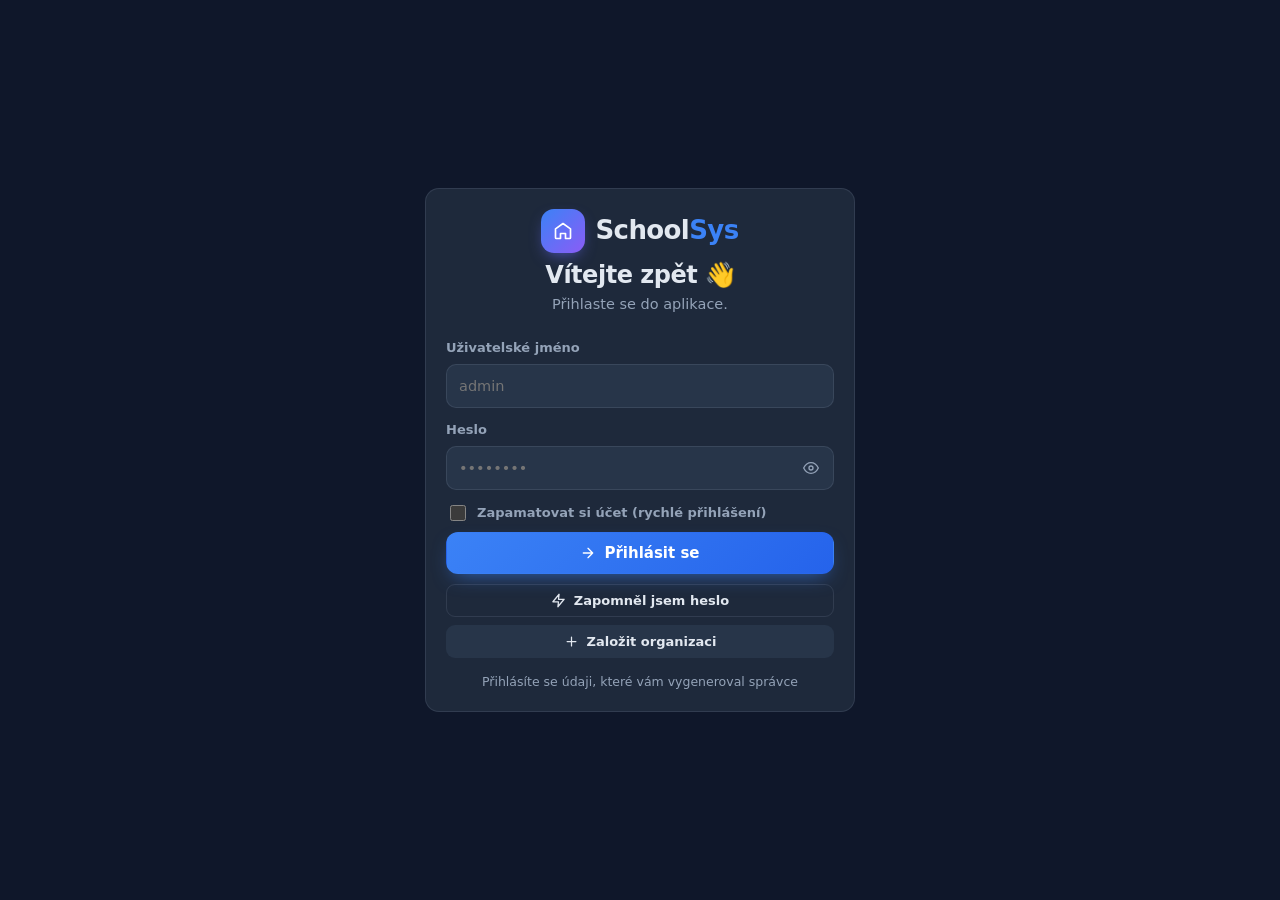
==== app.html @ 235bdb39 "Potvrzení účasti na akci rodičem – tlačítko „Potvrzuji, že o akci vím" v Plánu akcí rodiče (poté chi" ====
<!DOCTYPE html>
<html lang="cs" data-theme="dark">
<head>
<meta charset="UTF-8">
<meta name="viewport" content="width=device-width, initial-scale=1.0">
<title>SchoolSys – aplikace</title>
<link rel="stylesheet" href="assets/style.css?v=63">
<link rel="icon" href="data:image/svg+xml,<svg xmlns='http://www.w3.org/2000/svg' viewBox='0 0 100 100'><rect width='100' height='100' rx='26' fill='%233B82F6'/><text x='50' y='68' font-size='52' text-anchor='middle' fill='white' font-family='Arial' font-weight='bold'>S</text></svg>">
</head>
<body>
<div id="app"></div>
<div id="modal-root"></div>
<script>window.SS_COMMIT_COUNT=44;</script>
<script src="assets/js/supabase-config.js?v=63"></script>
<script src="assets/js/data.js?v=63"></script>
<script src="assets/js/core.js?v=63"></script>
<script src="assets/js/views-family.js?v=63"></script>
<script src="assets/js/views-teacher.js?v=63"></script>
<script src="assets/js/views-admin.js?v=63"></script>
<script src="assets/js/cloud.js?v=63"></script>
</body>
</html>
---- assets/style.css ----
/* ============================================================
   SchoolSys — design system
   Dark: bg #0F172A · cards #1E293B · accent #3B82F6
   Light: bg #F1F5F9 · cards #FFFFFF · border #E2E8F0
   ============================================================ */

:root {
  --accent: #3B82F6;
  --accent-2: #8B5CF6;
  --ok: #10B981;
  --bad: #EF4444;
  --warn: #F59E0B;
  --info: #06B6D4;
  --r-sm: 10px;
  --r-md: 14px;
  --r-lg: 20px;
  --r-xl: 28px;
  --shadow: 0 10px 30px -12px rgba(2, 6, 23, 0.45);
  --shadow-sm: 0 2px 10px -4px rgba(2, 6, 23, 0.25);
  --font: "Inter", "Segoe UI", system-ui, -apple-system, Roboto, "Helvetica Neue", Arial, sans-serif;
}

html[data-theme="dark"] {
  --bg: #0F172A;
  --bg-soft: #0B1120;
  --surface: #1E293B;
  --surface-2: #273549;
  --surface-3: #31415a;
  --border: rgba(148, 163, 184, 0.16);
  --text: #E2E8F0;
  --muted: #94A3B8;
  --row-hover: rgba(148, 163, 184, 0.07);
  color-scheme: dark;
}

html[data-theme="light"] {
  --bg: #F1F5F9;
  --bg-soft: #E2E8F0;
  --surface: #FFFFFF;
  --surface-2: #F8FAFC;
  --surface-3: #EEF2F7;
  --border: #E2E8F0;
  --text: #0F172A;
  --muted: #64748B;
  --row-hover: rgba(15, 23, 42, 0.04);
  color-scheme: light;
}

* { box-sizing: border-box; }
html, body { margin: 0; padding: 0; }
body {
  font-family: var(--font);
  background: var(--bg);
  color: var(--text);
  line-height: 1.55;
  -webkit-font-smoothing: antialiased;
  transition: background 0.25s ease, color 0.25s ease;
}
img { max-width: 100%; }
a { color: var(--accent); text-decoration: none; }
button { font-family: inherit; }
h1, h2, h3, h4 { line-height: 1.2; margin: 0; font-weight: 800; letter-spacing: -0.02em; }
p { margin: 0; }
::selection { background: rgba(59, 130, 246, 0.35); }

/* ---------- shared buttons ---------- */
.btn {
  display: inline-flex; align-items: center; justify-content: center; gap: 8px;
  border: 1px solid transparent; cursor: pointer; white-space: nowrap;
  font-weight: 700; font-size: 15px; line-height: 1;
  padding: 12px 20px; border-radius: 12px;
  transition: transform 0.12s ease, background 0.15s ease, box-shadow 0.15s ease, border-color 0.15s ease, color 0.15s ease;
  user-select: none;
}
.btn:active { transform: translateY(1px) scale(0.99); }
.btn-primary { background: linear-gradient(135deg, var(--accent), #2563EB); color: #fff; box-shadow: 0 8px 20px -8px rgba(59,130,246,0.7); }
.btn-primary:hover { filter: brightness(1.08); }
.btn-ghost { background: transparent; color: var(--text); border-color: var(--border); }
.btn-ghost:hover { background: var(--surface-2); }
.btn-soft { background: var(--surface-2); color: var(--text); }
.btn-soft:hover { background: var(--surface-3); }
.btn-ok { background: var(--ok); color: #fff; }
.btn-ok:hover { filter: brightness(1.05); }
.btn-bad { background: var(--bad); color: #fff; }
.btn-bad:hover { filter: brightness(1.08); }
.btn-sm { padding: 8px 12px; font-size: 13px; border-radius: 9px; }
.btn-lg { padding: 15px 26px; font-size: 16px; border-radius: 14px; }
.btn[disabled] { opacity: 0.45; pointer-events: none; }
.icon-btn {
  display: inline-flex; align-items: center; justify-content: center;
  width: 38px; height: 38px; border-radius: 10px; cursor: pointer;
  background: var(--surface-2); color: var(--text); border: 1px solid var(--border);
  transition: background 0.15s ease;
}
.icon-btn:hover { background: var(--surface-3); }
.icon-btn.sm { width: 30px; height: 30px; border-radius: 8px; }

/* ---------- chips / badges ---------- */
.chip {
  display: inline-flex; align-items: center; gap: 6px;
  padding: 5px 11px; border-radius: 999px; font-size: 12.5px; font-weight: 700;
  background: var(--surface-2); color: var(--muted); border: 1px solid var(--border);
}
.chip-ok { background: rgba(16,185,129,0.14); color: var(--ok); border-color: transparent; }
.chip-bad { background: rgba(239,68,68,0.14); color: var(--bad); border-color: transparent; }
.chip-warn { background: rgba(245,158,11,0.14); color: var(--warn); border-color: transparent; }
.chip-info { background: rgba(6,182,212,0.14); color: var(--info); border-color: transparent; }
.chip-accent { background: rgba(59,130,246,0.14); color: var(--accent); border-color: transparent; }
/* barevná čipka učebny v rozvrhu (zkratka typu „A607“) */
.room-chip {
  display: inline-flex; align-items: center; justify-content: center;
  border-radius: 7px; color: #fff; font-weight: 800; letter-spacing: 0.3px;
  vertical-align: middle; line-height: 1; white-space: nowrap; flex: 0 0 auto;
}
.badge-dot { position: relative; }
.badge-dot::after {
  content: attr(data-n); position: absolute; top: -4px; right: -6px;
  background: var(--bad); color: #fff; font-size: 10.5px; font-weight: 800;
  border-radius: 999px; padding: 1px 5px; min-width: 15px; text-align: center;
}

/* ---------- landing ---------- */
.landing { min-height: 100vh; }
.landing .bgfx {
  position: fixed; inset: 0; z-index: -2;
  background:
    radial-gradient(900px 500px at 85% -10%, rgba(59,130,246,0.16), transparent 60%),
    radial-gradient(700px 400px at -10% 30%, rgba(139,92,246,0.12), transparent 60%),
    var(--bg);
}
.landing .gridfx {
  position: fixed; inset: 0; z-index: -1; opacity: 0.5; pointer-events: none;
  background-image: linear-gradient(var(--border) 1px, transparent 1px), linear-gradient(90deg, var(--border) 1px, transparent 1px);
  background-size: 48px 48px;
  mask-image: radial-gradient(ellipse 90% 70% at 50% 0%, black 30%, transparent 75%);
  -webkit-mask-image: radial-gradient(ellipse 90% 70% at 50% 0%, black 30%, transparent 75%);
}
.lnav {
  position: sticky; top: 0; z-index: 50; backdrop-filter: blur(14px);
  background: color-mix(in srgb, var(--bg) 78%, transparent);
  border-bottom: 1px solid var(--border);
}
.lnav-in { max-width: 1120px; margin: 0 auto; padding: 14px 24px; display: flex; align-items: center; gap: 18px; }
.brand { display: flex; align-items: center; gap: 10px; font-weight: 900; font-size: 20px; letter-spacing: -0.03em; color: var(--text); }
.brand .logo {
  width: 36px; height: 36px; border-radius: 11px; display: grid; place-items: center; color: #fff;
  background: linear-gradient(135deg, #3B82F6, #8B5CF6);
  box-shadow: 0 6px 16px -6px rgba(99, 102, 241, 0.8);
}
.brand small { color: var(--accent); font-size: inherit; }   /* stejné písmo jako School – žádné zmenšování */
.brand .brand-name { display: inline-flex; align-items: baseline; }
.lnav-links { display: flex; gap: 4px; margin-left: 8px; }
.lnav-links a { color: var(--muted); font-weight: 600; font-size: 14.5px; padding: 8px 12px; border-radius: 9px; }
.lnav-links a:hover { color: var(--text); background: var(--surface-2); }
.lnav-cta { margin-left: auto; display: flex; gap: 10px; align-items: center; }

.hero { max-width: 1120px; margin: 0 auto; padding: 84px 24px 40px; display: grid; grid-template-columns: 1.05fr 0.95fr; gap: 56px; align-items: center; }
.kicker {
  display: inline-flex; align-items: center; gap: 8px; padding: 7px 14px; border-radius: 999px;
  background: rgba(59,130,246,0.12); color: var(--accent); font-weight: 800; font-size: 13px;
  border: 1px solid rgba(59,130,246,0.3); margin-bottom: 20px; letter-spacing: 0.02em;
}
.hero h1 { font-size: clamp(38px, 5.2vw, 62px); font-weight: 900; letter-spacing: -0.035em; }
.hero h1 .grad { background: linear-gradient(90deg, #60A5FA, #A78BFA 60%, #F472B6); -webkit-background-clip: text; background-clip: text; color: transparent; }
.hero-sub { font-size: 18px; color: var(--muted); margin-top: 18px; max-width: 520px; }
.hero-cta { display: flex; gap: 12px; margin-top: 30px; flex-wrap: wrap; align-items: center; }
.hero-note { margin-top: 16px; font-size: 13px; color: var(--muted); display: flex; gap: 8px; align-items: center; }

/* phone mock */
.mock-wrap { position: relative; }
.mock {
  width: 290px; margin: 0 auto; border-radius: 42px; padding: 12px; position: relative;
  background: linear-gradient(160deg, #1E293B, #0F172A 70%);
  border: 1px solid rgba(148,163,184,0.25); box-shadow: var(--shadow);
  animation: floaty 6s ease-in-out infinite;
}
@keyframes floaty { 0%,100% { transform: translateY(0) rotate(-0.4deg); } 50% { transform: translateY(-12px) rotate(0.6deg); } }
.mock-screen { border-radius: 32px; background: #0F172A; padding: 18px 16px; color: #E2E8F0; overflow: hidden; }
.mock-top { display: flex; justify-content: space-between; align-items: center; margin-bottom: 16px; }
.mock-top .dot { width: 10px; height: 10px; border-radius: 3px; background: #10B981; }
.mock-head { font-size: 13px; color: #94A3B8; font-weight: 700; }
.mock-avg { display: flex; align-items: baseline; gap: 6px; }
.mock-avg b { font-size: 40px; font-weight: 900; letter-spacing: -0.04em; }
.mock-avg span { color: #10B981; font-weight: 800; font-size: 15px; }
.mock-row { display: flex; justify-content: space-between; align-items: center; padding: 12px; border-radius: 14px; background: #1E293B; margin-top: 10px; font-size: 13.5px; }
.mock-row .subj { width: 34px; height: 34px; border-radius: 10px; display: grid; place-items: center; font-weight: 900; font-size: 13px; }
.mock-row .g { font-weight: 900; font-size: 17px; }
.g-1 { color: #34D399; } .g-2 { color: #A3E635; } .g-3 { color: #FBBF24; } .g-4 { color: #F87171; } .g-5 { color: #EF4444; }
.mock-chip { position: absolute; background: #1E293B; border: 1px solid rgba(148,163,184,0.3); padding: 9px 14px; border-radius: 14px; font-size: 12.5px; font-weight: 700; color: #E2E8F0; box-shadow: var(--shadow-sm); animation: floaty 5s ease-in-out infinite; }
.mock-chip.c1 { top: 26px; left: -46px; } .mock-chip.c1 b { color: #10B981; }
.mock-chip.c2 { bottom: 60px; right: -52px; animation-delay: 1.4s; } .mock-chip.c2 b { color: #F59E0B; }
.mock-chip.c3 { bottom: -18px; left: 10%; animation-delay: 2.6s; } .mock-chip.c3 b { color: #3B82F6; }

/* sections */
.sec { max-width: 1120px; margin: 0 auto; padding: 90px 24px; }
.sec-head { text-align: center; max-width: 640px; margin: 0 auto 52px; }
.sec-head .sub { color: var(--muted); margin-top: 14px; font-size: 17px; }
.sec-head h2 { font-size: clamp(28px, 3.6vw, 42px); letter-spacing: -0.03em; }
.sec-head .kicker { margin-bottom: 14px; }
.student-head .kicker { background: rgba(139,92,246,0.12); color: #A78BFA; border-color: rgba(139,92,246,0.3); }
.parent-head .kicker { background: rgba(16,185,129,0.12); color: #34D399; border-color: rgba(16,185,129,0.3); }

.feat-grid { display: grid; grid-template-columns: repeat(auto-fit, minmax(300px, 1fr)); gap: 18px; }
.feat-card {
  background: var(--surface); border: 1px solid var(--border); border-radius: var(--r-lg);
  padding: 26px; transition: transform 0.18s ease, border-color 0.18s ease, box-shadow 0.18s ease;
}
.feat-card:hover { transform: translateY(-4px); border-color: rgba(59,130,246,0.4); box-shadow: var(--shadow); }
.feat-ic {
  width: 46px; height: 46px; border-radius: 13px; display: grid; place-items: center; margin-bottom: 16px;
}
.feat-card h3 { font-size: 18px; margin-bottom: 8px; }
.feat-card p { color: var(--muted); font-size: 15px; }
.tone-student .feat-ic { background: rgba(139,92,246,0.16); color: #A78BFA; }
.tone-parent .feat-ic { background: rgba(16,185,129,0.16); color: #34D399; }
.feat-tag { display: inline-block; margin-top: 12px; font-size: 12.5px; font-weight: 800; }
.tone-student .feat-tag { color: #A78BFA; }
.tone-parent .feat-tag { color: #34D399; }

/* reassurance band */
.band { background: var(--surface); border-block: 1px solid var(--border); }
.band-in { max-width: 1120px; margin: 0 auto; padding: 40px 24px; display: grid; grid-template-columns: repeat(auto-fit, minmax(220px, 1fr)); gap: 26px; }
.band-item { display: flex; gap: 14px; align-items: flex-start; }
.band-ic { color: var(--accent); flex: 0 0 auto; margin-top: 2px; }
.band-item b { display: block; margin-bottom: 3px; }
.band-item span { color: var(--muted); font-size: 14px; }

/* demo box */
.demo { max-width: 1120px; margin: 0 auto; padding: 20px 24px 90px; }
.demo-card {
  background: linear-gradient(150deg, color-mix(in srgb, var(--accent) 9%, var(--surface)), var(--surface) 60%);
  border: 1px solid rgba(59,130,246,0.35); border-radius: var(--r-xl); padding: 40px;
  display: grid; grid-template-columns: 1.1fr 0.9fr; gap: 34px; align-items: center;
}
.demo-card h2 { font-size: clamp(22px, 2.6vw, 30px); }
.demo-card p { color: var(--muted); margin-top: 10px; }
.demo-acts { display: flex; gap: 10px; flex-wrap: wrap; margin-top: 24px; }
.cred-list { list-style: none; margin: 0; padding: 0; font-size: 14px; display: grid; gap: 10px; }
.cred-list li { display: flex; align-items: center; gap: 10px; background: var(--surface); border: 1px solid var(--border); padding: 10px 14px; border-radius: 12px; }
.cred-list .k { font-weight: 800; color: var(--accent); min-width: 104px; }
.cred-list code { background: var(--surface-2); padding: 2px 8px; border-radius: 6px; font-size: 13px; color: var(--text); }
.footer { border-top: 1px solid var(--border); padding: 34px 24px; color: var(--muted); font-size: 14px; }
.footer-in { max-width: 1120px; margin: 0 auto; display: flex; justify-content: space-between; gap: 18px; flex-wrap: wrap; }
details.store { margin-top: 18px; font-size: 14px; }
details.store summary { cursor: pointer; font-weight: 700; color: var(--accent); }
.store-body { background: var(--surface); border: 1px solid var(--border); border-radius: 14px; padding: 18px; margin-top: 10px; color: var(--muted); }
.store-body b { color: var(--text); }

/* ---------- app shell ---------- */
.topbar {
  position: sticky; top: 0; z-index: 40;
  display: flex; align-items: center; gap: 14px;
  padding: 10px 18px; background: var(--surface); border-bottom: 1px solid var(--border);
  backdrop-filter: blur(12px);
}
.topbar .brand { font-size: 17px; }
.topbar .brand .logo { width: 30px; height: 30px; border-radius: 9px; font-size: 15px; }
.user-pill { margin-left: auto; display: flex; align-items: center; gap: 10px; }
.ava {
  width: 34px; height: 34px; border-radius: 50%; display: grid; place-items: center;
  font-weight: 900; font-size: 14px; color: #fff;
  background: linear-gradient(135deg, #3B82F6, #8B5CF6);
}
.user-meta { line-height: 1.2; text-align: right; }
.user-meta b { display: block; font-size: 13.5px; }
.user-meta span { font-size: 11.5px; color: var(--muted); font-weight: 600; }

.layout { display: grid; grid-template-columns: 236px 1fr; min-height: calc(100vh - 58px); }
.sidebar {
  border-right: 1px solid var(--border); background: var(--surface);
  padding: 16px 12px; position: sticky; top: 58px; height: calc(100vh - 58px); overflow-y: auto;
}
.side-label { font-size: 11px; font-weight: 800; text-transform: uppercase; letter-spacing: 0.09em; color: var(--muted); padding: 12px 12px 6px; }
.nav-item {
  display: flex; align-items: center; gap: 11px; width: 100%; text-align: left;
  padding: 10px 12px; border-radius: 11px; color: var(--muted); font-weight: 700; font-size: 14.5px;
  background: transparent; border: none; cursor: pointer; margin-bottom: 2px;
  transition: background 0.13s ease, color 0.13s ease;
}
.nav-item svg { flex: 0 0 auto; }
.nav-item:hover { background: var(--surface-2); color: var(--text); }
.nav-item.active { background: rgba(59,130,246,0.14); color: var(--accent); }
.nav-item .nav-n { margin-left: auto; }

/* ☰ menu na mobilu: tlačítko vedle loga + zatemnění za zásuvkou */
.nav-menu-btn { display: none; }
.nav-backdrop {
  position: fixed; inset: 0; z-index: 74; background: rgba(2, 6, 23, 0.55);
  opacity: 0; pointer-events: none; transition: opacity 0.2s ease;
}
body.nav-open .nav-backdrop { opacity: 1; pointer-events: auto; }

.main { padding: 26px 28px 60px; min-width: 0; }
.page-head { display: flex; align-items: flex-end; justify-content: space-between; gap: 16px; margin-bottom: 22px; flex-wrap: wrap; }
.page-head h1 { font-size: 26px; }
.page-head .sub { color: var(--muted); margin-top: 4px; font-size: 14.5px; }
.page-acts { display: flex; gap: 10px; flex-wrap: wrap; }

/* cards & grids */
.card { background: var(--surface); border: 1px solid var(--border); border-radius: var(--r-md); padding: 20px; }
.card + .card { margin-top: 16px; }
.card-title { font-size: 15.5px; font-weight: 800; display: flex; align-items: center; gap: 8px; margin-bottom: 14px; flex-wrap: wrap; row-gap: 6px; }
.grid { display: grid; gap: 16px; }
.grid-2 { grid-template-columns: repeat(auto-fit, minmax(320px, 1fr)); }
.grid-3 { grid-template-columns: repeat(auto-fit, minmax(250px, 1fr)); }
.grid-4 { grid-template-columns: repeat(auto-fit, minmax(180px, 1fr)); }
.stat {
  background: var(--surface); border: 1px solid var(--border); border-radius: var(--r-md);
  padding: 18px; display: flex; gap: 14px; align-items: center;
}
.stat .s-ic { width: 42px; height: 42px; border-radius: 12px; display: grid; place-items: center; flex: 0 0 auto; }
.stat b { font-size: 24px; display: block; line-height: 1.1; letter-spacing: -0.02em; }
.stat span { color: var(--muted); font-size: 12.5px; font-weight: 600; }

.avg-big { font-size: 34px; font-weight: 900; letter-spacing: -0.04em; line-height: 1; }
.delta-up { color: var(--ok); font-weight: 800; }
.delta-down { color: var(--bad); font-weight: 800; }

/* tables */
.tbl-wrap { overflow-x: auto; }
table.tbl { width: 100%; border-collapse: collapse; font-size: 14px; min-width: 560px; }
.tbl th { text-align: left; font-size: 12px; text-transform: uppercase; letter-spacing: 0.06em; color: var(--muted); font-weight: 800; padding: 9px 10px; border-bottom: 1px solid var(--border); white-space: nowrap; }
.tbl td { padding: 10px; border-bottom: 1px solid var(--border); vertical-align: middle; }
.tbl tbody tr:hover { background: var(--row-hover); }
.tbl .num { text-align: center; font-weight: 800; }
.tbl .grade-big { display: inline-grid; place-items: center; width: 30px; height: 30px; border-radius: 9px; font-weight: 900; font-size: 15px; background: var(--surface-2); }

/* grade colors */
.grad-1 { color: #34D399; } .grad-2 { color: #A3E635; } .grad-3 { color: #FBBF24; }
.grad-4 { color: #F87171; } .grad-5 { color: #EF4444; }
.g-cell { display: inline-grid; place-items: center; min-width: 32px; height: 32px; padding: 0 6px; border-radius: 8px; font-weight: 900; background: var(--surface-2); cursor: pointer; border: 1px solid var(--border); transition: transform .1s ease, border-color .12s ease; }
.g-cell:hover { transform: scale(1.12); border-color: var(--accent); }
.g-cell.sel { border-color: var(--accent); box-shadow: 0 0 0 2px rgba(59,130,246,0.35); }
.g-cell.s-n { font-size: 11px; }
.g-letter { font-weight: 900; }

/* attendance statuses */
.st-p { color: var(--ok); }
.st-a { color: var(--bad); }
.st-l { color: var(--warn); }
.st-e { color: var(--info); }
.att-pill { display: inline-flex; align-items: center; justify-content: center; min-width: 74px; height: 30px; padding: 0 10px; border-radius: 9px; font-size: 12.5px; font-weight: 800; cursor: pointer; border: 1px solid transparent; }
.att-pill.p { background: rgba(16,185,129,0.14); color: var(--ok); }
.att-pill.a { background: rgba(239,68,68,0.14); color: var(--bad); }
.att-pill.l { background: rgba(245,158,11,0.14); color: var(--warn); }
.att-pill.e { background: rgba(6,182,212,0.14); color: var(--info); }

/* forms */
.field { display: flex; flex-direction: column; gap: 6px; margin-bottom: 12px; }
.field label { font-size: 13px; font-weight: 700; color: var(--muted); }
.field input, .field select, .field textarea, input.txt, select.sel, textarea.ta {
  background: var(--surface-2); border: 1px solid var(--border); color: var(--text);
  border-radius: 10px; padding: 10px 12px; font-size: 14.5px; font-family: inherit; outline: none;
  min-height: 44px; line-height: 1.3;
  transition: border-color .15s ease, box-shadow .15s ease;
}
/* kompaktní výběry uvnitř tabulek zůstanou malé */
select.sel.g-sel, select.sel.rt-cell { min-height: auto; }
input.txt.rt-time { min-height: 36px; }
textarea.ta { min-height: 44px; }
.field input:focus, .field select:focus, .field textarea:focus, input.txt:focus, select.sel:focus, textarea.ta:focus { border-color: var(--accent); box-shadow: 0 0 0 3px rgba(59,130,246,0.2); }
.field-row { display: grid; grid-template-columns: 1fr 1fr; gap: 12px; }
.field-row-3 { display: grid; grid-template-columns: repeat(3, 1fr); gap: 12px; }
.form-row-btns { display: flex; gap: 10px; margin-top: 8px; flex-wrap: wrap; }

/* login */
.login-wrap { min-height: 100vh; display: grid; place-items: center; padding: 30px 18px; }
.login-card { width: 100%; max-width: 430px; }
.login-brand { display: flex; justify-content: center; margin-bottom: 8px; }
.login-card h1 { text-align: center; font-size: 24px; margin-bottom: 4px; }
.login-sub { text-align: center; color: var(--muted); font-size: 14.5px; margin-bottom: 22px; }
.demo-logins { margin-top: 18px; border-top: 1px dashed var(--border); padding-top: 16px; }
.demo-logins b { font-size: 12.5px; color: var(--muted); display: block; margin-bottom: 10px; }
.demo-btn {
  width: 100%; display: flex; align-items: center; justify-content: space-between; gap: 10px;
  background: var(--surface-2); border: 1px solid var(--border); border-radius: 12px;
  padding: 11px 14px; margin-bottom: 8px; cursor: pointer; color: var(--text); text-align: left; font-size: 14px;
  transition: border-color .15s ease, transform .1s ease;
}
.demo-btn:hover { border-color: var(--accent); transform: translateX(2px); }
.demo-btn .who { display: flex; gap: 10px; align-items: center; font-weight: 700; }
.demo-btn .who span { color: var(--muted); font-weight: 600; font-size: 12.5px; display: block; }
.demo-btn .go { color: var(--accent); font-weight: 900; }

/* lists / rows */
.list { display: grid; gap: 10px; }
.list-row {
  display: flex; align-items: center; gap: 12px; background: var(--surface);
  border: 1px solid var(--border); border-radius: 12px; padding: 13px 15px;
}
.list-row:hover { border-color: rgba(59,130,246,0.4); }
.list-row .grow { flex: 1; min-width: 0; }
.list-row .row-title { font-weight: 800; font-size: 14.5px; }
.list-row .row-sub { color: var(--muted); font-size: 13px; margin-top: 2px; }
.subj-badge { width: 36px; height: 36px; border-radius: 10px; display: grid; place-items: center; font-weight: 900; font-size: 13px; color: #fff; flex: 0 0 auto; }

/* message bubbles */
.thread { display: flex; flex-direction: column; gap: 10px; }
.msg { max-width: 78%; padding: 11px 15px; border-radius: 15px; font-size: 14.5px; line-height: 1.45; }
.msg.me { align-self: flex-end; background: linear-gradient(135deg, #3B82F6, #2563EB); color: #fff; border-bottom-right-radius: 5px; }
.msg.them { align-self: flex-start; background: var(--surface-2); border: 1px solid var(--border); border-bottom-left-radius: 5px; }
.msg .meta { font-size: 11px; opacity: 0.75; margin-top: 5px; display: flex; gap: 8px; align-items: center; }
.read-tick { color: #BFDBFE; }
.compose { display: flex; gap: 10px; margin-top: 16px; }
.compose textarea { flex: 1; resize: none; }

/* pills for recipients */
/* ---- Žák · Známky (karty, akordeon, předvídač) ---- */
.zk-grid3 { display: grid; grid-template-columns: repeat(3, 1fr); gap: 16px; align-items: start; }
.zk-panel { background: var(--surface); border: 1px solid var(--border); border-radius: 14px; padding: 14px; }
.zk-panel-title { font-weight: 900; font-size: 15px; margin-bottom: 10px; color: var(--accent); }
.zk-list { display: grid; gap: 10px; }
.zk-card { display: flex; align-items: center; gap: 12px; background: var(--surface); border: 1px solid var(--border); border-left: 4px solid var(--accent); border-radius: 12px; padding: 11px 13px; }
.zk-card.zk-plan { border-left-color: var(--warn); opacity: .85; }
.zk-grade { display: inline-grid; place-items: center; min-width: 38px; height: 38px; border-radius: 10px; font-weight: 900; font-size: 17px; background: var(--surface-2); border: 1px solid var(--border); }
.zk-grade.sm { min-width: 30px; height: 30px; font-size: 14px; border-radius: 8px; }
.zk-grade.grad-1 { color: #10B981; border-color: rgba(16,185,129,.4); background: rgba(16,185,129,.1); }
.zk-grade.grad-2 { color: #84CC16; border-color: rgba(132,204,22,.4); background: rgba(132,204,22,.1); }
.zk-grade.grad-3 { color: #F59E0B; border-color: rgba(245,158,11,.4); background: rgba(245,158,11,.1); }
.zk-grade.grad-4 { color: #F97316; border-color: rgba(249,115,22,.4); background: rgba(249,115,22,.1); }
.zk-grade.grad-5 { color: #EF4444; border-color: rgba(239,68,68,.4); background: rgba(239,68,68,.1); }
.zk-mid { flex: 1; min-width: 0; }
.zk-subj { font-weight: 800; font-size: 14px; color: var(--accent); }
.zk-title { font-size: 13.5px; font-weight: 600; }
.zk-note { font-size: 11.5px; color: var(--muted); margin-top: 2px; }
.zk-meta { text-align: right; font-size: 12px; color: var(--muted); display: grid; gap: 2px; }
.zk-w { color: var(--accent); font-weight: 700; }
.zk-acc { background: var(--surface); border: 1px solid var(--border); border-radius: 12px; margin-bottom: 10px; overflow: hidden; }
.zk-acc-head { display: flex; align-items: center; gap: 10px; width: 100%; padding: 13px 14px; background: none; border: 0; cursor: pointer; text-align: left; }
.zk-acc-subj { font-weight: 900; font-size: 14.5px; }
.zk-acc-meta { margin-left: auto; font-size: 12.5px; color: var(--muted); white-space: nowrap; }
.zk-acc-meta b { color: var(--text); }
.zk-chev { transition: transform .15s ease; color: var(--muted); }
.zk-acc.open .zk-chev { transform: rotate(90deg); }
.zk-acc-body { display: none; border-top: 1px solid var(--border); }
.zk-acc.open .zk-acc-body { display: block; }
.zk-row { display: flex; align-items: center; gap: 11px; padding: 10px 14px; border-bottom: 1px solid var(--border); }
.zk-row:last-child { border-bottom: 0; }
.zk-subpick { display: flex; flex-wrap: wrap; gap: 7px; padding: 12px 14px; }
.zk-pred-box { background: var(--surface); border: 1px solid var(--border); border-radius: 12px; padding: 13px 14px; margin-bottom: 10px; }
.zk-lbl { font-size: 11.5px; font-weight: 800; text-transform: uppercase; letter-spacing: .04em; color: var(--muted); margin: 8px 0 6px; }
.zk-lbl:first-child { margin-top: 0; }
.zk-seg { display: flex; flex-wrap: wrap; gap: 6px; }
.zk-seg-b { min-width: 42px; height: 38px; padding: 0 10px; border-radius: 9px; border: 1px solid var(--border); background: var(--surface-2); color: var(--text); font-weight: 800; font-size: 14.5px; cursor: pointer; }
.zk-seg-b.on { background: var(--accent); border-color: var(--accent); color: #fff; }
.zk-seg-b.wb { min-width: 36px; height: 32px; font-size: 13px; }
.zk-avgbar { display: flex; justify-content: space-between; gap: 10px; background: rgba(59,130,246,.12); border: 1px solid rgba(59,130,246,.35); border-radius: 10px; padding: 11px 14px; font-size: 14px; }
.zk-avgbar b { font-size: 16px; }
@media (max-width: 980px) { .zk-grid3 { grid-template-columns: 1fr; } }
/* ---- Heslo s okem ---- */
.pass-wrap { position: relative; display: flex; }
.pass-wrap input { flex: 1; padding-right: 44px !important; }
.pass-eye { position: absolute; right: 6px; top: 50%; transform: translateY(-50%); background: none; border: 0; cursor: pointer; color: var(--muted); display: grid; place-items: center; width: 34px; height: 34px; border-radius: 8px; }
.pass-eye:hover { color: var(--accent); background: var(--surface-2); }
/* ---- Mobil: docházka karty ---- */
.mob-abs-list { display: grid; gap: 10px; }
.mob-abs { border: 1px solid var(--border); border-radius: 11px; padding: 11px 12px; }
.mob-abs.risk { border-color: var(--bad); }
.mob-abs-head { display: flex; align-items: center; gap: 10px; }
.mob-abs-break { margin-top: 7px; font-size: 12.5px; color: var(--muted); padding-left: 44px; }
/* ---- Mobil/obecně: řádek login/heslo ---- */
.mob-cred-line { display: flex; align-items: center; gap: 10px; padding: 9px 0; border-bottom: 1px solid var(--border); }
.mob-cred-line:last-child { border-bottom: 0; }
.mob-cred-line > span { min-width: 64px; font-weight: 800; font-size: 13px; color: var(--muted); }
.mob-cred-line code.mono { flex: 1; word-break: break-all; }
/* ---- Mobil: karty v Resetování hesel ---- */
.mob-cred { border: 1px solid var(--border); border-radius: 11px; padding: 12px 13px; margin-bottom: 10px; }
.mob-cred-head { display: flex; align-items: center; gap: 10px; margin-bottom: 6px; }
.mob-cred-logins { border-top: 1px dashed var(--border); padding-top: 4px; }
.mob-cred-btns { display: flex; flex-direction: column; gap: 8px; margin-top: 10px; }
.mob-cred-btns .btn { width: 100%; }
@media (min-width: 1024px) {
  .mob-cred-btns { flex-direction: row; }
  .mob-cred-btns .btn { width: auto; flex: 0 0 auto; }
}
/* ---- Modál: tlačítka pod sebou na mobilu ---- */
.modal-btn-col { display: flex; flex-direction: column; gap: 9px; }
.modal-btn-col .btn { width: 100%; }
@media (min-width: 1024px) {
  .modal-btn-col { flex-direction: row; flex-wrap: wrap; }
  .modal-btn-col .btn { width: auto; }
}
.rcpt-pill {
  display: inline-flex; align-items: center; gap: 7px; padding: 8px 13px; border-radius: 999px;
  background: var(--surface-2); border: 1px solid var(--border); cursor: pointer;
  font-size: 13.5px; font-weight: 700; color: var(--muted);
}
.rcpt-pill.active { background: rgba(59,130,246,0.16); border-color: var(--accent); color: var(--accent); }
.rcpt-row { display: flex; gap: 8px; flex-wrap: wrap; margin-bottom: 14px; }

/* schedule day pills: swipeable single row (no orphaned wrap on mobile) */
.day-pills { flex-wrap: nowrap; overflow-x: auto; scrollbar-width: none; -webkit-overflow-scrolling: touch; padding-bottom: 4px; margin-bottom: 10px; }
.day-pills::-webkit-scrollbar { display: none; }
.day-pills .rcpt-pill { flex: 0 0 auto; white-space: nowrap; }

/* schedule */
.day-grid { display: grid; gap: 8px; }
.lesson {
  display: grid; grid-template-columns: 74px auto minmax(0, 1fr); gap: 14px; align-items: center;
  background: var(--surface); border: 1px solid var(--border); border-radius: 13px; padding: 12px 16px;
  position: relative; overflow: hidden;
}
.lesson .grow { min-width: 0; }
.lesson .time { font-size: 12px; color: var(--muted); font-weight: 700; line-height: 1.4; }
.lesson .subj-badge { width: 42px; height: 42px; }
.lesson.now { border-color: var(--accent); background: linear-gradient(90deg, rgba(59,130,246,0.12), var(--surface)); }
.lesson .count { font-weight: 900; font-size: 14px; }
.lesson .prog { position: absolute; left: 0; bottom: 0; height: 3px; background: var(--accent); }
.lesson.sub { border-color: rgba(245,158,11,0.55); background: rgba(245,158,11,0.08); }
.lesson.free { opacity: 0.55; }
/* změna v rozvrhu (odpadlá / změna) = výrazná červená */
.lesson.chg { border-color: rgba(239,68,68,0.6); background: rgba(239,68,68,0.07); }
.lesson.chg .prog { background: var(--bad); }
/* drobné ikonky před zkratkou předmětu v rozvrhu: ✓ zapsáno, 📖 úkol, ! písemka */
.l-badge-cell { display: flex; align-items: center; gap: 6px; min-width: 0; flex: 0 0 auto; }
.l-ics { display: flex; flex-direction: column; gap: 3px; flex: 0 0 auto; }
.l-ic {
  width: 20px; height: 20px; border-radius: 6px; display: grid; place-items: center;
  font-size: 11px; font-weight: 900; line-height: 1; border: 1px solid transparent;
}
.l-ic.g-ok { background: rgba(16,185,129,0.16); color: var(--ok); }
.l-ic.g-book { background: rgba(59,130,246,0.16); color: var(--accent); }
.l-ic.g-bad { background: rgba(239,68,68,0.18); color: var(--bad); }
/* blokace mobilních zařízení */
.device-block {
  position: fixed; inset: 0; z-index: 999; display: grid; place-items: center;
  background: var(--bg); padding: 24px; text-align: center;
}
.device-block-in { max-width: 460px; }
.device-block-ic {
  width: 68px; height: 68px; border-radius: 20px; margin: 0 auto 18px; display: grid; place-items: center;
  background: rgba(245,158,11,0.14); color: var(--warn); border: 1px solid rgba(245,158,11,0.35);
}
.device-block h1 { font-size: 24px; margin-bottom: 10px; }
.device-block p { color: var(--muted); font-size: 15px; }

/* tabs */
.tabs { display: flex; gap: 6px; border-bottom: 1px solid var(--border); margin-bottom: 18px; overflow-x: auto; }
.tab {
  padding: 10px 16px; font-weight: 700; font-size: 14px; color: var(--muted); cursor: pointer;
  border-bottom: 2.5px solid transparent; margin-bottom: -1px; white-space: nowrap; background: none; border-top: none; border-left: none; border-right: none;
}
.tab.active { color: var(--accent); border-bottom-color: var(--accent); }

/* modal + toast */
.overlay { position: fixed; inset: 0; background: rgba(2, 6, 23, 0.6); backdrop-filter: blur(3px); z-index: 90; display: grid; place-items: center; padding: 20px; animation: fadeIn 0.15s ease; }
.modal { background: var(--surface); border: 1px solid var(--border); border-radius: var(--r-lg); padding: 22px; width: 100%; max-width: 520px; max-height: 86vh; overflow-y: auto; box-shadow: var(--shadow); animation: popIn 0.18s ease; }
.modal.wide { max-width: 720px; }
.modal h3 { margin-bottom: 14px; font-size: 19px; }
@keyframes fadeIn { from { opacity: 0; } }
@keyframes popIn { from { opacity: 0; transform: scale(0.96) translateY(8px); } }
#toasts { position: fixed; top: 74px; right: 16px; z-index: 120; display: grid; gap: 10px; max-width: 340px; }
.toast {
  background: var(--surface); border: 1px solid var(--border); border-left: 4px solid var(--accent);
  border-radius: 12px; padding: 12px 16px; font-size: 14px; font-weight: 600; box-shadow: var(--shadow);
  animation: slideInT 0.22s ease; display: flex; gap: 10px; align-items: center;
}
.toast.ok { border-left-color: var(--ok); } .toast.bad { border-left-color: var(--bad); } .toast.warn { border-left-color: var(--warn); }
@keyframes slideInT { from { opacity: 0; transform: translateY(-10px); } }

.empty { text-align: center; color: var(--muted); padding: 34px 16px; font-size: 14.5px; }
.empty b { display: block; color: var(--text); font-size: 16px; margin-bottom: 4px; }

.risk { background: rgba(239,68,68,0.1); }
.warn-line { display: flex; gap: 8px; align-items: center; background: rgba(245,158,11,0.1); border: 1px solid rgba(245,158,11,0.35); color: #FBBF24; border-radius: 12px; padding: 10px 14px; font-size: 13.5px; font-weight: 600; margin-bottom: 12px; }
.ok-line { display: flex; gap: 8px; align-items: center; background: rgba(16,185,129,0.1); border: 1px solid rgba(16,185,129,0.35); color: #34D399; border-radius: 12px; padding: 10px 14px; font-size: 13.5px; font-weight: 600; margin-bottom: 12px; }

.seg { display: inline-flex; background: var(--surface-2); border: 1px solid var(--border); border-radius: 11px; padding: 3px; gap: 2px; }
.seg button { border: none; background: transparent; color: var(--muted); font-weight: 700; font-size: 13px; padding: 7px 13px; border-radius: 8px; cursor: pointer; }
.seg button.on { background: var(--surface); color: var(--accent); box-shadow: var(--shadow-sm); }

.small-note { font-size: 12.5px; color: var(--muted); margin-top: 8px; }

/* výběr barvy předmětu (kroužky) */
.subj-col {
  width: 30px; height: 30px; border-radius: 50%; border: 2px solid transparent; cursor: pointer;
  padding: 0; flex: 0 0 auto; transition: transform .12s ease, box-shadow .12s ease;
  box-shadow: 0 0 0 1px rgba(0,0,0,.25);
}
.subj-col:hover { transform: scale(1.15); }
.subj-col.sel { box-shadow: 0 0 0 2.5px var(--surface), 0 0 0 4.5px var(--accent); transform: scale(1.1); }
.mono { font-family: ui-monospace, "Cascadia Mono", Consolas, monospace; }

::-webkit-scrollbar { width: 10px; height: 10px; }
::-webkit-scrollbar-thumb { background: var(--surface-3); border-radius: 999px; }
::-webkit-scrollbar-track { background: transparent; }

/* ============================================================
   RESPONZIVITA – tablet a mobil
   ============================================================ */
.nav-item { position: relative; } /* pro odznáček notifikace u spodní lišty */

/* --- střední: tablet / mobil na šířku ----------------------- */
@media (max-width: 980px) {
  .hero { grid-template-columns: 1fr; padding-top: 48px; gap: 56px; text-align: center; }
  .hero-sub { margin-inline: auto; }
  .hero-cta { justify-content: center; }
  .hero-note { justify-content: center; }
  .mock-wrap { order: -1; }
  .sec { padding: 60px 18px; }
  .demo { padding: 14px 18px 56px; }
  .demo-card { grid-template-columns: 1fr; padding: 26px 20px; }
  .demo-card h2 { font-size: 24px; }
  /* plovoucí „notifikační“ čipy zůstanou v tabletové šířce u telefonu, ať nic nepřetéká ven */
  .mock-chip.c1 { left: calc(50% - 145px - 26px); top: 12px; }
  .mock-chip.c2 { right: calc(50% - 145px - 26px); }
  .mock-chip.c3 { left: calc(50% - 100px); }

  /* aplikace: jedna sloupec, navigace = pás pod horní lištou */
  .layout { grid-template-columns: 1fr; }
  /* horní lišta se v užším okně zalomí – ikonky se nikdy nepřekrývají (i na PC/tabletu) */
  .topbar { flex-wrap: wrap; row-gap: 6px; padding: 8px 12px; gap: 8px; }
  .topbar .brand { flex-shrink: 1; min-width: 0; white-space: nowrap; }
  .user-pill { flex-shrink: 0; margin-left: auto; }
  .icon-btn { width: 36px; height: 36px; }
  .sidebar {
    position: sticky; top: 57px; z-index: 30; height: auto;
    display: flex; align-items: center; gap: 4px;
    overflow-x: auto; overflow-y: hidden;
    border-right: none; border-bottom: 1px solid var(--border);
    padding: 6px 8px; scrollbar-width: none;
    -webkit-overflow-scrolling: touch; scroll-snap-type: x proximity;
  }
  .sidebar::-webkit-scrollbar { display: none; }
  .side-label { display: none; }
  .nav-item {
    flex: 0 0 auto; width: auto; min-height: 44px; padding: 10px 14px;
    font-size: 13.5px; scroll-snap-align: start;
  }
  .nav-item.active { box-shadow: inset 0 0 0 1px rgba(59,130,246,0.45); }
  .main { padding: 20px 16px 54px; }
  .page-head h1 { font-size: 23px; }
}

/* --- telefon na výšku: navigace dole, velké cíle pro palec --- */
@media (max-width: 640px) {
  .lnav-links { display: none; }
  .lnav-in { padding: 12px 14px; gap: 10px; }
  .hero { padding: 34px 16px 10px; gap: 44px; }
  .hero h1 { font-size: 38px; }
  .hero-sub { font-size: 16px; }
  .mock { max-width: calc(100vw - 32px); }
  .mock-chip.c1 { left: calc(50% - 155px); top: 6px; }
  .mock-chip.c2 { right: calc(50% - 155px); }
  .mock-chip.c3 { left: calc(50% - 92px); bottom: -10px; }
  .demo-acts .btn { flex: 1 1 auto; justify-content: center; }

  /* horní lišta – kompaktní; při velkém množství ikonek se zalomí na 2. řádek,
     nikdy se nepřekrývají */
  .topbar { padding: 6px 8px; gap: 6px; row-gap: 6px; flex-wrap: wrap; }
  .topbar .brand { font-size: 15px; flex-shrink: 1; min-width: 0; }
  .topbar .brand .logo { width: 27px; height: 27px; }
  .user-pill { gap: 5px; flex-shrink: 0; margin-left: auto; }
  .user-meta { display: none; }
  .ava { width: 28px; height: 28px; font-size: 12px; }
  .icon-btn { width: 35px; height: 35px; }

  /* navigace = zásuvka zleva; otevře ji ☰ vedle loga, zavře křížek/pozadí/Esc */
  .nav-menu-btn { display: inline-flex; }
  .sidebar {
    position: fixed; top: 0; left: 0; bottom: 0; z-index: 80;
    width: min(300px, 86vw); height: 100%;
    display: flex; flex-direction: column; align-items: stretch; justify-content: flex-start;
    gap: 2px; overflow-y: auto; overflow-x: hidden;
    padding: calc(16px + env(safe-area-inset-top)) 12px calc(28px + env(safe-area-inset-bottom));
    border-right: 1px solid var(--border);
    background: var(--surface);
    transform: translateX(-108%);
    transition: transform 0.22s ease;
    box-shadow: 22px 0 46px -22px rgba(2, 6, 23, 0.65);
  }
  body.nav-open .sidebar { transform: translateX(0); }
  .side-label { display: block; font-size: 11px; padding: 4px 12px 10px; }
  .nav-item {
    flex: none; width: 100%; min-width: 0; min-height: 48px;
    flex-direction: row; gap: 12px; justify-content: flex-start;
    padding: 12px 13px; font-size: 14.5px; font-weight: 700; letter-spacing: 0;
    border-radius: 12px; text-align: left;
  }
  .nav-item svg { width: 19px; height: 19px; }
  .nav-item span { display: block; max-width: none; overflow: visible; white-space: normal; line-height: 1.25; }
  .nav-item .nav-n { margin-left: auto; position: static; }
  .nav-item.active { background: rgba(59,130,246,0.16); color: var(--accent); box-shadow: none; }
  .nav-item:hover { background: var(--surface-2); color: var(--text); }

  .main { padding: 14px 12px calc(30px + env(safe-area-inset-bottom)); }
  .page-head { flex-direction: column; align-items: stretch; gap: 12px; margin-bottom: 18px; }
  .page-head h1 { font-size: 21px; }
  .page-head .sub { font-size: 13.5px; }
  .page-acts { width: 100%; display: grid; grid-template-columns: repeat(auto-fit, minmax(140px, 1fr)); gap: 8px; }
  .page-acts .btn { width: 100%; }
  .page-acts .txt, .page-acts .sel { width: 100% !important; }

  .card { padding: 16px 14px; }
  .stat { padding: 14px; }
  .stat b { font-size: 21px; }
  .grid { gap: 12px; }
  .grid-3, .grid-4 { grid-template-columns: repeat(auto-fit, minmax(150px, 1fr)); }
  .field-row, .field-row-3 { grid-template-columns: 1fr; }
  .list-row { padding: 12px; gap: 10px; flex-wrap: wrap; }
  .list-row .row-title { font-size: 13.5px; }
  .lesson { grid-template-columns: 56px auto minmax(0, 1fr); gap: 10px; padding: 12px 10px; }
  .lesson .time { font-size: 11px; }
  .lesson .subj-badge { width: 36px; height: 36px; }
  .tabs { margin-bottom: 14px; }
  .tab { padding: 9px 12px; }
  .rcpt-row { gap: 6px; }
  .rcpt-pill { min-height: 38px; padding: 8px 12px; font-size: 13px; }
  .small-note { font-size: 12px; }

  /* tlačítka = velké dotykové plochy; hlavní akce přes celou šířku */
  .btn { min-height: 46px; padding: 12px 16px; font-size: 15.5px; border-radius: 13px; }
  .btn-sm { min-height: 40px; padding: 9px 13px; font-size: 13.5px; }
  .main form > .btn-primary:not(.btn-sm), .card > .btn-primary:not(.btn-sm) { width: 100%; }
  .seg { flex-wrap: wrap; }
  .seg button { min-height: 40px; }
  .compose .btn-primary { width: auto; }
  .field input, .field select, .field textarea, input.txt, select.sel, textarea.ta { font-size: 16px; padding: 12px; }
  .field-row .field { min-width: 0; }
  .exc-hrs label { flex: 1 1 auto; justify-content: center; padding: 10px 8px; }

  /* modál = bottom sheet */
  .overlay { align-items: flex-end; padding: 0; }
  .modal { width: 100%; max-width: none; max-height: 88vh; border-radius: 22px 22px 0 0; padding: 20px 16px calc(20px + env(safe-area-inset-bottom)); animation: sheetUp 0.22s ease; }
  .modal.wide { max-width: none; }
  .modal h3 { font-size: 18px; }
  @keyframes sheetUp { from { transform: translateY(60px); opacity: 0.4; } }
  @keyframes fadeIn { from { opacity: 0; } }
  @keyframes popIn { from { opacity: 0; transform: scale(0.96) translateY(8px); } }

  #toasts { left: 12px; right: 12px; top: calc(60px + env(safe-area-inset-top)); max-width: none; }
  .toast { font-size: 13.5px; padding: 11px 14px; }

  .login-wrap { padding: 14px 12px 20px; }
  .login-card { padding: 22px 16px; }
  .demo-btn { padding: 13px 14px; font-size: 15px; }
  .msg { max-width: 92%; }
}
@media (max-width: 400px) {
  .grid-3, .grid-4 { grid-template-columns: repeat(auto-fit, minmax(150px, 1fr)); gap: 8px; }
  /* na nejúžších displejích se dvousloupcové karty vyskládají pod sebe, ať nic nepřetéká ven */
  .grid-2 { grid-template-columns: 1fr; }
  .statMini b, .stat b { font-size: 19px; }
  .card-title { font-size: 14.5px; }
}



/* učitel i ostatní role mají na mobilu všechny sekce v zásuvce (☰) */
.dock-more { display: none !important; }

/* mobilní doladění specifických komponent */
@media (max-width: 640px) {
  .at-set { gap: 5px; }
  .at-btn { width: 38px; height: 38px; font-size: 14px; border-radius: 10px; }
  .at-leg { gap: 10px 14px; font-size: 11px; }
  .tbl th { padding: 10px 8px; }
  .tbl td { padding: 12px 8px; }
  .att-txt { display: block; max-width: 130px; overflow: hidden; text-overflow: ellipsis; white-space: nowrap; }
  .avg-big { font-size: 28px; }
  .abs-cell { min-width: 46px; }
  #notif-box { top: auto; bottom: 78px; right: 10px; left: 10px; width: auto; }
  .thread { max-height: 46vh; }
}

/* ---------- docházka: ikonky stavů v třídní knize ---------- */
.at-set { display: inline-flex; gap: 4px; align-items: center; flex-wrap: wrap; }
.at-btn { width: 32px; height: 32px; border-radius: 9px; border: 1.5px solid var(--border); background: transparent; color: var(--muted); font-weight: 900; font-size: 13px; line-height: 1; display: inline-grid; place-items: center; cursor: pointer; padding: 0; transition: transform .1s ease, border-color .12s ease, background .12s ease; }
.at-btn:hover { transform: scale(1.08); border-color: var(--accent); color: var(--accent); }
.at-btn.on { border-color: transparent; color: #fff; box-shadow: 0 2px 10px rgba(0,0,0,.18); }
.at-btn.p.on { background: var(--accent); }
.at-btn.x.on { background: var(--bad); }
.at-btn.d.on { background: var(--warn); }
.att-txt { font-size: 12px; font-weight: 800; white-space: nowrap; }
.at-leg { display: flex; gap: 16px; flex-wrap: wrap; font-size: 12px; color: var(--muted); margin: 2px 0 12px; }
.at-leg b { display: inline-flex; align-items: center; gap: 6px; font-weight: 800; color: var(--text); }
.leg-ic { width: 22px; height: 22px; border-radius: 6px; display: inline-grid; place-items: center; line-height: 1; font-size: 12px; font-weight: 900; color: #fff; flex: 0 0 auto; transform: translateY(1.5px); }
.leg-ic.lp { background: var(--accent); }
.leg-ic.lx { background: var(--bad); }
.leg-ic.ld { background: var(--warn); }
.abs-cell { font-variant-numeric: tabular-nums; font-weight: 800; text-align: center; white-space: nowrap; }
.exc-hrs { display: flex; flex-wrap: wrap; gap: 6px; margin-top: 10px; }
.exc-hrs label { display: inline-flex; align-items: center; gap: 6px; background: var(--surface-2); border: 1px solid var(--border); border-radius: 9px; padding: 6px 10px; font-size: 12.5px; font-weight: 700; cursor: pointer; user-select: none; }
.exc-hrs label:hover { border-color: var(--accent); }
.exc-hrs input { accent-color: var(--accent); margin: 0; }
.abs-chip { font-size: 11px; font-weight: 800; }
/* červený kroužek nepřečtených zpráv u konverzace v seznamu */
.unread-dot { background: var(--bad); color: #fff; border-radius: 99px; min-width: 19px; height: 19px; padding: 0 6px; font-size: 10.5px; font-weight: 900; display: inline-flex; align-items: center; justify-content: center; line-height: 1; box-shadow: 0 0 0 2px var(--surface); }

/* ================= MOBILNÍ LAUNCHER (žák/rodič na telefonu) ================= */
.m-home { max-width: 560px; margin: 0 auto; padding: 6px 10px 28px; }
.m-hero { display: flex; flex-direction: column; align-items: center; gap: 5px; padding: 14px 12px 20px; text-align: center; }
.m-ava { width: 64px; height: 64px; border-radius: 20px; display: grid; place-items: center; font-weight: 900; font-size: 26px; color: #fff; box-shadow: 0 10px 26px rgba(59,130,246,.35); }
.m-hero b { font-size: 19px; font-weight: 800; color: var(--text); }
.m-hero span { color: var(--muted); font-size: 13px; }
.m-grid { display: grid; grid-template-columns: repeat(3, 1fr); gap: 16px 8px; }
.m-tile { position: relative; display: flex; flex-direction: column; align-items: center; gap: 8px; background: transparent; border: 0; padding: 4px 2px; cursor: pointer; font-family: inherit; }
.m-ico { width: 58px; height: 58px; border-radius: 18px; display: grid; place-items: center; color: #fff; box-shadow: 0 8px 18px rgba(0,0,0,.35); transition: transform .15s ease; }
.m-tile:active .m-ico { transform: scale(.92); }
.m-lbl { font-size: 12px; font-weight: 700; color: var(--text); text-align: center; line-height: 1.25; }
.m-n { position: absolute; top: -2px; right: calc(50% - 36px); min-width: 18px; height: 18px; border-radius: 99px; background: var(--bad); color: #fff; font-size: 11px; font-weight: 900; display: grid; place-items: center; padding: 0 5px; box-shadow: 0 2px 6px rgba(239,68,68,.5); }
@media (max-width: 374px) {
  .m-grid { gap: 12px 4px; }
  .m-ico { width: 52px; height: 52px; border-radius: 16px; }
  .m-lbl { font-size: 11.5px; }
}
/* režim aplikace: žádný postranní panel – navigace je přes launcher a Zpět */
body[data-mob="1"] .layout { grid-template-columns: 1fr; }
body[data-mob="1"] .sidebar { display: none !important; }
body[data-mob="1"] .nav-backdrop { display: none !important; }
/* TABLET (768–1023 px): větší dlaždice ve 4 sloupcích, prostornější rozložení */
@media (min-width: 768px) and (max-width: 1023px) {
  .m-home { max-width: 680px; padding: 16px 20px 40px; }
  .m-hero { padding: 20px 12px 30px; gap: 7px; }
  .m-ava { width: 80px; height: 80px; border-radius: 24px; font-size: 32px; }
  .m-hero b { font-size: 22px; }
  .m-hero span { font-size: 14px; }
  .m-grid { grid-template-columns: repeat(4, 1fr); gap: 26px 16px; }
  .m-ico { width: 74px; height: 74px; border-radius: 22px; }
  .m-lbl { font-size: 13.5px; }
  .m-n { right: calc(50% - 42px); min-width: 20px; height: 20px; font-size: 12px; }
  .main { padding: 22px 26px 60px; }
}

/* ================= UČITEL NA MOBILU – výrazná obrazovka ================= */
.teacher-block { min-height: 100vh; display: grid; place-items: center; padding: 20px; background: radial-gradient(1100px 560px at 15% -10%, rgba(239,68,68,.16), transparent 60%), radial-gradient(900px 500px at 110% 115%, rgba(139,92,246,.14), transparent 55%), var(--bg); }
.teacher-block-in { max-width: 430px; text-align: center; background: var(--surface); border: 1px solid rgba(239,68,68,.4); border-radius: 22px; padding: 30px 24px; box-shadow: 0 20px 60px rgba(0,0,0,.45); }
.tb-ring { width: 64px; height: 64px; margin: 0 auto 14px; border-radius: 50%; display: grid; place-items: center; color: #fff; background: linear-gradient(135deg,#F43F5E,#BE123C); box-shadow: 0 10px 26px rgba(244,63,94,.4); }
.teacher-block h1 { font-size: 21px; margin-bottom: 10px; color: var(--text); }
.teacher-block p { color: var(--muted); font-size: 14.5px; line-height: 1.55; }
.tb-btn { margin-top: 16px; }

/* ================= Pololetní klasifikace + Docházka: mobilní karty ================= */
.pol-pc { display: block; }
.pol-mob { display: none; }
.pol-row { border: 1px solid var(--border); border-radius: 14px; padding: 12px; margin-bottom: 10px; background: var(--surface-2); }
.pol-subj { display: flex; align-items: center; gap: 10px; margin-bottom: 10px; font-size: 14.5px; }
.pol-subj .subj-badge { flex: 0 0 auto; }
.pol-sems { display: flex; gap: 10px; flex-wrap: wrap; }
.pol-sem { flex: 1; min-width: 96px; background: var(--surface); border: 1px solid var(--border); border-radius: 12px; padding: 8px 10px; text-align: center; }
.pol-sem-tag { font-size: 10.5px; font-weight: 800; letter-spacing: .06em; text-transform: uppercase; color: var(--muted); margin-bottom: 5px; }
@media (max-width: 760px) {
  .pol-pc { display: none; }
  .pol-mob { display: block; }
}

/* ---- Compose okno zprávy (nový styl) ---- */
.compose {
  display: flex; gap: 10px; margin-top: 16px;
  background: var(--surface-2); border: 1px solid var(--border);
  border-radius: 14px; padding: 10px;
}
.compose:focus-within { border-color: var(--accent); box-shadow: 0 0 0 3px rgba(59, 130, 246, .14); }
.compose textarea {
  flex: 1; resize: none; background: transparent; border: 0; outline: none;
  color: var(--text); font: inherit; font-size: 14.5px; padding: 6px 4px; min-height: 44px;
}
.compose textarea::placeholder { color: var(--muted); }
.compose .btn { flex: 0 0 auto; width: 46px; height: 46px; border-radius: 12px; display: grid; place-items: center; padding: 0; }

/* ---- Váha v Předvídači: jeden řádek s posuvem (mobil) ---- */
.zk-seg-scroll {
  flex-wrap: nowrap; overflow-x: auto; scrollbar-width: thin;
  -webkit-overflow-scrolling: touch; padding-bottom: 6px; margin-bottom: 2px;
}
.zk-seg-scroll .zk-seg-b { flex: 0 0 auto; }
@media (min-width: 981px) { .zk-seg-scroll { flex-wrap: wrap; overflow: visible; } }

/* ---- Kategorie Změny (žák + rodič): karty změn rozvrhu ---- */
.chg-list { display: grid; gap: 10px; margin-top: 14px; }
.chg-item { background: var(--surface-2); border: 1px solid var(--border); border-radius: 14px; padding: 12px 14px; }
.chg-item.chg-bad { border-color: rgba(239, 68, 68, .45); }
.chg-item.chg-good { border-color: rgba(34, 197, 94, .45); }
.chg-head { display: flex; align-items: center; justify-content: space-between; gap: 10px; flex-wrap: wrap; }
.chg-date { font-weight: 800; font-size: 13.5px; }
.chg-detail { margin-top: 6px; font-size: 14px; color: var(--text); line-height: 1.5; }
.chg-reason { display: block; margin-top: 4px; font-size: 12.5px; color: var(--muted); }

/* ---- Písmenná značka změny u hodiny v rozvrhu (S/O/M/P/Z) ---- */
.l-ic.chg-mark { background: var(--bad); color: #fff; font-size: 12px; width: 22px; height: 22px; border-radius: 7px; }

/* ---- Rozklikávací legenda značek změn v Rozvrhu ---- */
.leg-acc { margin-top: 16px; }
.leg-acc .zk-acc-subj { display: inline-flex; align-items: center; gap: 7px; font-size: 14px; }
.leg-list { display: grid; gap: 10px; padding: 13px 14px; }
.leg-row { display: flex; align-items: flex-start; gap: 10px; }
.leg-row .chg-mark { flex: 0 0 auto; margin-top: 1px; }
.leg-txt { display: grid; gap: 2px; min-width: 0; }
.leg-txt b { font-size: 13.5px; }
.leg-txt span { font-size: 12.5px; color: var(--muted); line-height: 1.5; }
.leg-note { font-size: 12px; color: var(--muted); border-top: 1px dashed var(--border); padding-top: 10px; }
.leg-note b { color: var(--text); }

/* ---- Nadcházející (akce + úkoly) v Přehledu rodiče ---- */
.p-up-grid { display: grid; grid-template-columns: 1fr 1fr; gap: 16px; margin-top: 10px; }
@media (max-width: 900px) { .p-up-grid { grid-template-columns: 1fr; } }
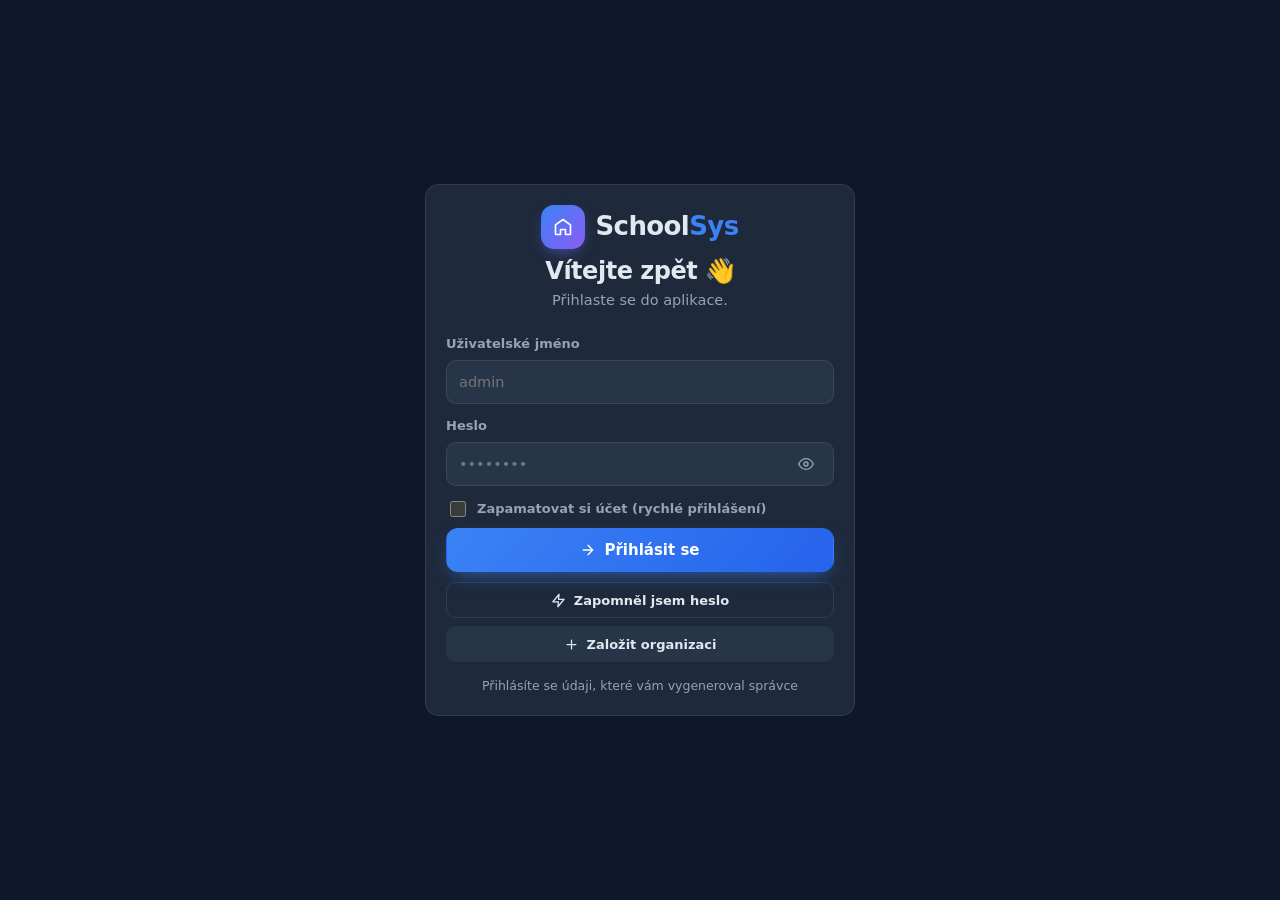
==== commit 20031d40: "Zkrátit label "Uživ. jméno pro kontakt" – pole username a hesla se nyní zarovnají do jednoho řádku; " ====
--- a/app.html
+++ b/app.html
@@ -4,19 +4,19 @@
 <meta charset="UTF-8">
 <meta name="viewport" content="width=device-width, initial-scale=1.0">
 <title>SchoolSys – aplikace</title>
-<link rel="stylesheet" href="assets/style.css?v=63">
+<link rel="stylesheet" href="assets/style.css?v=70">
 <link rel="icon" href="data:image/svg+xml,<svg xmlns='http://www.w3.org/2000/svg' viewBox='0 0 100 100'><rect width='100' height='100' rx='26' fill='%233B82F6'/><text x='50' y='68' font-size='52' text-anchor='middle' fill='white' font-family='Arial' font-weight='bold'>S</text></svg>">
 </head>
 <body>
 <div id="app"></div>
 <div id="modal-root"></div>
-<script>window.SS_COMMIT_COUNT=44;</script>
-<script src="assets/js/supabase-config.js?v=63"></script>
-<script src="assets/js/data.js?v=63"></script>
-<script src="assets/js/core.js?v=63"></script>
-<script src="assets/js/views-family.js?v=63"></script>
-<script src="assets/js/views-teacher.js?v=63"></script>
-<script src="assets/js/views-admin.js?v=63"></script>
-<script src="assets/js/cloud.js?v=63"></script>
+<script>window.SS_COMMIT_COUNT=49;</script>
+<script src="assets/js/supabase-config.js?v=70"></script>
+<script src="assets/js/data.js?v=70"></script>
+<script src="assets/js/core.js?v=70"></script>
+<script src="assets/js/views-family.js?v=70"></script>
+<script src="assets/js/views-teacher.js?v=70"></script>
+<script src="assets/js/views-admin.js?v=70"></script>
+<script src="assets/js/cloud.js?v=70"></script>
 </body>
 </html>
--- a/assets/style.css
+++ b/assets/style.css
@@ -56,6 +56,7 @@
   -webkit-font-smoothing: antialiased;
   transition: background 0.25s ease, color 0.25s ease;
 }
+body.modal-open { overflow: hidden; }
 img { max-width: 100%; }
 a { color: var(--accent); text-decoration: none; }
 button { font-family: inherit; }
@@ -68,7 +69,7 @@
   display: inline-flex; align-items: center; justify-content: center; gap: 8px;
   border: 1px solid transparent; cursor: pointer; white-space: nowrap;
   font-weight: 700; font-size: 15px; line-height: 1;
-  padding: 12px 20px; border-radius: 12px;
+  min-height: 44px; padding: 12px 20px; border-radius: 12px;
   transition: transform 0.12s ease, background 0.15s ease, box-shadow 0.15s ease, border-color 0.15s ease, color 0.15s ease;
   user-select: none;
 }
@@ -83,7 +84,7 @@
 .btn-ok:hover { filter: brightness(1.05); }
 .btn-bad { background: var(--bad); color: #fff; }
 .btn-bad:hover { filter: brightness(1.08); }
-.btn-sm { padding: 8px 12px; font-size: 13px; border-radius: 9px; }
+.btn-sm { min-height: 36px; padding: 8px 12px; font-size: 13px; border-radius: 9px; }
 .btn-lg { padding: 15px 26px; font-size: 16px; border-radius: 14px; }
 .btn[disabled] { opacity: 0.45; pointer-events: none; }
 .icon-btn {
@@ -346,7 +347,7 @@
 .att-pill.e { background: rgba(6,182,212,0.14); color: var(--info); }
 
 /* forms */
-.field { display: flex; flex-direction: column; gap: 6px; margin-bottom: 12px; }
+.field { display: flex; flex-direction: column; gap: 6px; min-width: 0; margin-bottom: 12px; }
 .field label { font-size: 13px; font-weight: 700; color: var(--muted); }
 .field input, .field select, .field textarea, input.txt, select.sel, textarea.ta {
   background: var(--surface-2); border: 1px solid var(--border); color: var(--text);
@@ -359,8 +360,14 @@
 input.txt.rt-time { min-height: 36px; }
 textarea.ta { min-height: 44px; }
 .field input:focus, .field select:focus, .field textarea:focus, input.txt:focus, select.sel:focus, textarea.ta:focus { border-color: var(--accent); box-shadow: 0 0 0 3px rgba(59,130,246,0.2); }
-.field-row { display: grid; grid-template-columns: 1fr 1fr; gap: 12px; }
-.field-row-3 { display: grid; grid-template-columns: repeat(3, 1fr); gap: 12px; }
+.field input:disabled, .field select:disabled, .field textarea:disabled { opacity: 0.62; border-style: dashed; cursor: not-allowed; }
+.field-error { color: var(--bad); font-size: 12px; line-height: 1.35; }
+.field-error[hidden] { display: none; }
+.field [aria-invalid="true"] { border-color: var(--bad) !important; box-shadow: 0 0 0 3px rgba(239,68,68,0.16) !important; }
+.org-req-device-note { border-color: var(--warn); margin-bottom: 14px; }
+.org-req-disabled { opacity: 0.82; }
+.field-row { display: grid; grid-template-columns: minmax(0, 1fr) minmax(0, 1fr); gap: 12px; min-width: 0; }
+.field-row-3 { display: grid; grid-template-columns: repeat(3, minmax(0, 1fr)); gap: 12px; min-width: 0; }
 .form-row-btns { display: flex; gap: 10px; margin-top: 8px; flex-wrap: wrap; }
 
 /* login */
@@ -448,10 +455,11 @@
 .zk-avgbar b { font-size: 16px; }
 @media (max-width: 980px) { .zk-grid3 { grid-template-columns: 1fr; } }
 /* ---- Heslo s okem ---- */
-.pass-wrap { position: relative; display: flex; }
-.pass-wrap input { flex: 1; padding-right: 44px !important; }
-.pass-eye { position: absolute; right: 6px; top: 50%; transform: translateY(-50%); background: none; border: 0; cursor: pointer; color: var(--muted); display: grid; place-items: center; width: 34px; height: 34px; border-radius: 8px; }
-.pass-eye:hover { color: var(--accent); background: var(--surface-2); }
+.pass-wrap { position: relative; display: flex; width: 100%; max-width: 100%; min-width: 0; }
+.pass-wrap input { flex: 1 1 0; min-width: 0; max-width: 100%; width: 100%; overflow: hidden; text-overflow: ellipsis; white-space: nowrap; padding-right: 44px !important; }
+.pass-eye { position: absolute; right: 6px; top: 50%; transform: translateY(-50%); background: none; border: 0; cursor: pointer; color: var(--muted); display: grid; place-items: center; width: 44px; min-width: 44px; height: 44px; min-height: 44px; border-radius: 8px; }
+.pass-eye:hover:not(:disabled) { color: var(--accent); background: var(--surface-2); }
+.pass-eye:disabled { cursor: not-allowed; opacity: 0.45; }
 /* ---- Mobil: docházka karty ---- */
 .mob-abs-list { display: grid; gap: 10px; }
 .mob-abs { border: 1px solid var(--border); border-radius: 11px; padding: 11px 12px; }
@@ -544,7 +552,7 @@
 
 /* modal + toast */
 .overlay { position: fixed; inset: 0; background: rgba(2, 6, 23, 0.6); backdrop-filter: blur(3px); z-index: 90; display: grid; place-items: center; padding: 20px; animation: fadeIn 0.15s ease; }
-.modal { background: var(--surface); border: 1px solid var(--border); border-radius: var(--r-lg); padding: 22px; width: 100%; max-width: 520px; max-height: 86vh; overflow-y: auto; box-shadow: var(--shadow); animation: popIn 0.18s ease; }
+.modal { background: var(--surface); border: 1px solid var(--border); border-radius: var(--r-lg); padding: 22px; width: 100%; max-width: 520px; max-height: 86vh; min-width: 0; overflow-y: auto; overflow-wrap: anywhere; word-break: break-word; box-shadow: var(--shadow); animation: popIn 0.18s ease; }
 .modal.wide { max-width: 720px; }
 .modal h3 { margin-bottom: 14px; font-size: 19px; }
 @keyframes fadeIn { from { opacity: 0; } }
@@ -751,6 +759,11 @@
 
 /* mobilní doladění specifických komponent */
 @media (max-width: 640px) {
+  .stat-grid { grid-template-columns: 1fr 1fr; gap: 8px; }
+  .stat-grid .stat { flex-direction: column; align-items: flex-start; gap: 8px; padding: 12px 10px; }
+  .stat-grid .stat .s-ic { width: 34px; height: 34px; border-radius: 10px; }
+  .stat-grid .stat b { font-size: 20px; }
+  .stat-grid .stat span { font-size: 11px; line-height: 1.3; }
   .at-set { gap: 5px; }
   .at-btn { width: 38px; height: 38px; font-size: 14px; border-radius: 10px; }
   .at-leg { gap: 10px 14px; font-size: 11px; }
@@ -894,3 +907,16 @@
 /* ---- Nadcházející (akce + úkoly) v Přehledu rodiče ---- */
 .p-up-grid { display: grid; grid-template-columns: 1fr 1fr; gap: 16px; margin-top: 10px; }
 @media (max-width: 900px) { .p-up-grid { grid-template-columns: 1fr; } }
+
+/* ---- Potvrzení rodičů u akce (učitel) ---- */
+.ack-box { margin-top: 8px; background: var(--surface-2); border: 1px solid var(--border); border-radius: 10px; padding: 7px 10px; }
+.ack-box.ack-ok { border-color: rgba(16, 185, 129, .45); background: rgba(16, 185, 129, .07); }
+.ack-head { display: flex; align-items: center; justify-content: space-between; gap: 8px; font-size: 11.5px; font-weight: 800; text-transform: uppercase; letter-spacing: .02em; color: var(--muted); }
+.ack-head span { display: inline-flex; align-items: center; gap: 6px; white-space: nowrap; }
+.ack-box.ack-ok .ack-head { color: var(--ok); }
+.ack-head b { color: var(--text); font-size: 13px; white-space: nowrap; }
+.ack-names { display: flex; flex-wrap: wrap; gap: 5px; margin-top: 6px; }
+.ack-pill { background: rgba(16,185,129,.14); color: var(--ok); border: 1px solid rgba(16,185,129,.35); border-radius: 99px; padding: 2px 9px; font-size: 11.5px; font-weight: 700; }
+
+/* ---- Potvrzený chip rodiče (kompaktní, inline) ---- */
+.ack-mine { margin-top: 8px; display: inline-flex; align-items: center; gap: 6px; background: rgba(16,185,129,.1); border: 1px solid rgba(16,185,129,.4); border-radius: 99px; padding: 4px 11px; font-size: 12px; font-weight: 800; color: var(--ok); }
